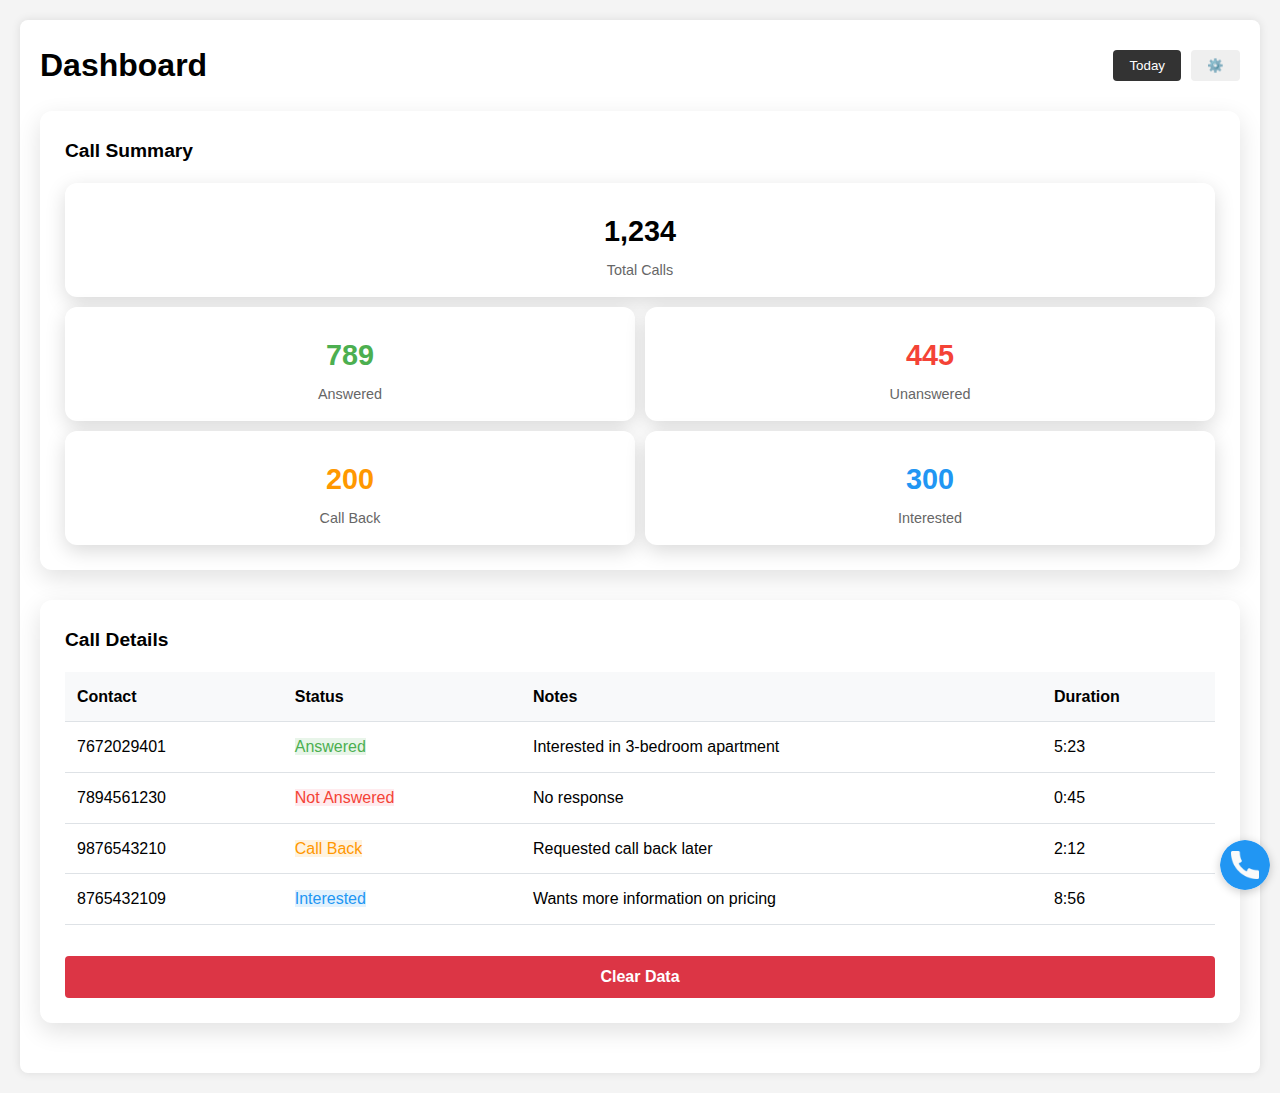
==== index.html @ c84f5b2a "Add files via upload" ====
<!DOCTYPE html>
<html lang="en">
<head>
    <meta charset="UTF-8">
    <meta name="viewport" content="width=device-width, initial-scale=1.0">
    <title>Real Estate Telecaller Dashboard</title>
    <link rel="stylesheet" href="style.css">
   
</head>
<body>
    <div class="container">
        <div class="header">
            <h1 class="dashboard-title">Dashboard</h1>
            <div class="header-buttons">
                <button class="btn btn-dark" id="todayBtn">Today</button>
                <button class="btn" id="settingsBtn">⚙️</button>
            </div>
        </div>

        <div id="currentDate" class="current-date"></div>

        <div class="card">
            <h2>Call Summary</h2>
            <div class="call-summary">
                <div class="summary-row">
                    <div class="summary-card toatalcalls">
                        <div class="number" id="totalCallsSummary">1,234</div>
                        <div>Total Calls</div>
                    </div>
                </div>
                <div class="summary-row">
                    <div class="summary-card answredcalls">
                        <div class="number green" id="answeredCallsSummary">789</div>
                        <div>Answered</div>
                    </div>
                    <div class="summary-card unanswredcalls">
                        <div class="number red" id="unansweredCallsSummary">445</div>
                        <div>Unanswered</div>
                    </div>
                </div>
                <div class="summary-row">
                    <div class="summary-card callbackcalls">
                        <div class="number orange" id="callBackCallsSummary">200</div>
                        <div>Call Back</div>
                    </div>
                    <div class="summary-card intreastedcalls">
                        <div class="number blue" id="interestedCallsSummary">300</div>
                        <div>Interested</div>
                    </div>
                </div>
            </div>
        </div>

        <div class="card">
            <h2>Call Details</h2>
            <div class="table-responsive">
                <table class="call-details-table">
                    <thead>
                        <tr>
                            <th>Contact</th>
                            <th>Status</th>
                            <th>Notes</th>
                            <th>Duration</th>
                        </tr>
                    </thead>
                    <tbody id="callDetailsBody">
                        <!-- Call details will be populated here by JavaScript -->
                    </tbody>
                </table>
            </div>
            <button id="clearDataBtn" class="btn btn-danger">Clear Data</button>
        </div>
    </div>

    <div class="floating-image" id="dialpadTrigger">
        <img src="images/telephone.png" alt="Floating Image">
    </div>

<script src="script.js"></script>
</body>
</html>
---- style.css ----
body {
    font-family: Arial, sans-serif;
    line-height: 1.6;
    margin: 0;
    padding: 20px;
    background-color: #f4f4f4;
}
.container {
    max-width: 1200px;
    margin: 0 auto;
    background-color: #fff;
    padding: 20px;
    border-radius: 8px;
    box-shadow: 0 0 10px rgba(0,0,0,0.1);
}
.header {
    display: flex;
    justify-content: space-between;
    align-items: center;
    margin-bottom: 20px;
    flex-wrap: nowrap;
}
.header h1 {
    margin: 0;
}
.header-buttons {
    display: flex;
    gap: 10px;
}
.btn {
    padding: 8px 16px;
    border: none;
    border-radius: 4px;
    cursor: pointer;
}
.btn-dark {
    background-color: #333;
    color: #fff;
}
/* You can remove or comment out these styles if they're not used elsewhere */
/*
.cards {
    display: grid;
    grid-template-columns: repeat(auto-fit, minmax(250px, 1fr));
    gap: 20px;
    margin-bottom: 20px;
}
*/
.card {
    background-color: #fff;
    border-radius: 12px;
    box-shadow: 0 8px 25px rgba(0,0,0,0.12);
    padding: 25px;
    margin-bottom: 30px;
}

.card:hover {
    box-shadow: 0 12px 35px rgba(0,0,0,0.16);
    transition: box-shadow 0.3s ease;
}

.card h2 {
    margin-top: 0;
    font-size: 1.2em;
}
.card .number {
    font-size: 2.5em;
    font-weight: bold;
    margin: 10px 0;
}
.green { color: #4CAF50; }
.red { color: #F44336; }
.call-summary {
    display: flex;
    flex-direction: column;
    gap: 10px;
}

.summary-row {
    display: flex;
    justify-content: space-between;
    gap: 10px;
}

.summary-card {
    flex: 1;
    min-width: 0; /* Allow shrinking below content size */
    padding: 10px;
    background-color: #ffffff;
    border-radius: 8px;
    box-shadow: 0 2px 10px rgba(0,0,0,0.1);
    text-align: center;
    transition: transform 0.3s ease, box-shadow 0.3s ease;
}

.summary-card:hover {
    transform: translateY(-5px);
    box-shadow: 0 10px 30px rgba(0,0,0,0.2);
}

.summary-card .number {
    font-size: 1.4em;
    font-weight: bold;
    margin-bottom: 2px;
}

.summary-card div:last-child {
    font-size: 0.8em;
    color: #666;
}

/* Adjust the first row for single card */
.summary-row:first-child .summary-card {
    flex-basis: 100%;
}

@media (max-width: 768px) {
    .container {
        padding: 10px;
    }

    .header {
        flex-direction: column;
        align-items: flex-start;
    }

    .header-buttons {
        margin-top: 10px;
        width: 100%;
        display: flex;
        justify-content: space-between;
    }

    .cards {
        grid-template-columns: 1fr;
    }

    .call-summary {
        flex-wrap: nowrap; /* Ensure no wrapping on mobile */
    }

    .call-summary > div {
        flex: 1;
        margin-bottom: 0;
        min-width: 0;
    }

    .call-summary .number {
        font-size: 1.5em; /* Further reduce font size on mobile */
    }

    .call-summary div div:last-child {
        font-size: 0.8em; /* Reduce label font size */
    }

    table {
        font-size: 14px;
    }

    th, td {
        padding: 8px;
    }

    .summary-row {
        flex-wrap: wrap;
    }

    .summary-card {
        flex-basis: calc(50% - 7.5px);
        margin-bottom: 15px;
    }
}

@media (max-width: 480px) {
    .card {
        padding: 15px;
    }

    .card .number {
        font-size: 2em;
    }

    th, td {
        padding: 6px;
    }

    .status {
        font-size: 0.8em;
    }

    .call-summary .number {
        font-size: 1.2em; /* Even smaller font size for very small screens */
    }

    .call-summary div div:last-child {
        font-size: 0.7em; /* Further reduce label font size */
    }

    .summary-card {
        flex-basis: 100%;
    }

    .summary-card .number {
        font-size: 1.2em;
    }

    .summary-card div:last-child {
        font-size: 0.7em;
    }
}

.dashboard-title {
    margin: 0;
    white-space: nowrap;
    overflow: hidden;
    text-overflow: ellipsis;
    max-width: 70%; /* Adjust this value as needed */
}

@media (max-width: 768px) {
    .header {
        flex-direction: row;
        align-items: center;
    }

    .dashboard-title {
        font-size: 1.2em; /* Reduce font size on smaller screens */
        max-width: 60%; /* Adjust as needed */
    }

    .header-buttons {
        margin-top: 0;
        width: auto;
    }
}

@media (max-width: 480px) {
    .dashboard-title {
        font-size: 1em; /* Further reduce font size on very small screens */
        max-width: 50%; /* Adjust as needed */
    }
}

.floating-image {
    position: fixed;
    bottom: 20px;
    right: 20px;
    width: 60px;
    height: 60px;
    border-radius: 50%;
    overflow: hidden;
    box-shadow: 0 2px 10px rgba(0,0,0,0.2);
    z-index: 1000;
    cursor: pointer; /* Add this line to show it's clickable */
    transition: transform 0.2s ease; /* Add this line for a smooth hover effect */
}

.floating-image:hover {
    transform: scale(1.1); /* Add this block for a hover effect */
}

.floating-image img {
    width: 100%;
    height: 100%;
    object-fit: cover;
}

.blue { color: #2196F3; }

.status-interested {
    background-color: #E8F5E9;
    color: #4CAF50;
}
.status-uninterested {
    background-color: #FFEBEE;
    color: #F44336;
}
.orange { color: #FF9800; }

.status-answered {
    background-color: #E8F5E9;
    color: #4CAF50;
}

.status-not-answered {
    background-color: #FFEBEE;
    color: #F44336;
}

.status-call-back {
    background-color: #FFF3E0;
    color: #FF9800;
}

.status-interested {
    background-color: #E3F2FD;
    color: #2196F3;
}

@media (max-width: 768px) {
    .container {
        padding: 10px;
    }

    .header {
        flex-direction: column;
        align-items: flex-start;
    }

    .header-buttons {
        margin-top: 10px;
        width: 100%;
        display: flex;
        justify-content: space-between;
    }

    .cards {
        grid-template-columns: 1fr;
    }

    .call-summary {
        flex-wrap: nowrap; /* Ensure no wrapping on mobile */
    }

    .call-summary > div {
        flex: 1;
        margin-bottom: 0;
        min-width: 0;
    }

    .call-summary .number {
        font-size: 1.5em; /* Further reduce font size on mobile */
    }

    .call-summary div div:last-child {
        font-size: 0.8em; /* Reduce label font size */
    }

    table {
        font-size: 14px;
    }

    th, td {
        padding: 8px;
    }

    .summary-row {
        flex-wrap: wrap;
    }

    .summary-card {
        flex-basis: calc(50% - 7.5px);
        margin-bottom: 15px;
    }
}

@media (max-width: 480px) {
    .card {
        padding: 15px;
    }

    .card .number {
        font-size: 2em;
    }

    th, td {
        padding: 6px;
    }

    .status {
        font-size: 0.8em;
    }

    .call-summary .number {
        font-size: 1.2em; /* Even smaller font size for very small screens */
    }

    .call-summary div div:last-child {
        font-size: 0.7em; /* Further reduce label font size */
    }

    .summary-card {
        flex-basis: 100%;
    }
}

.dashboard-title {
    margin: 0;
    white-space: nowrap;
    overflow: hidden;
    text-overflow: ellipsis;
    max-width: 70%; /* Adjust this value as needed */
}

@media (max-width: 768px) {
    .header {
        flex-direction: row;
        align-items: center;
    }

    .dashboard-title {
        font-size: 1.2em; /* Reduce font size on smaller screens */
        max-width: 60%; /* Adjust as needed */
    }

    .header-buttons {
        margin-top: 0;
        width: auto;
    }
}

@media (max-width: 480px) {
    .dashboard-title {
        font-size: 1em; /* Further reduce font size on very small screens */
        max-width: 50%; /* Adjust as needed */
    }
}

.floating-image {
    position: fixed;
    bottom: 20px;
    right: 20px;
    width: 60px;
    height: 60px;
    border-radius: 50%;
    overflow: hidden;
    box-shadow: 0 2px 10px rgba(0,0,0,0.2);
    z-index: 1000;
    cursor: pointer; /* Add this line to show it's clickable */
    transition: transform 0.2s ease; /* Add this line for a smooth hover effect */
}

.floating-image:hover {
    transform: scale(1.1); /* Add this block for a hover effect */
}

.floating-image img {
    width: 100%;
    height: 100%;
    object-fit: cover;
}

.summary-card {
    flex: 1;
    min-width: 0; /* Allow shrinking below content size */
    padding: 15px;
    background-color: #ffffff;
    border-radius: 12px;
    box-shadow: 0 6px 20px rgba(0,0,0,0.15);
    text-align: center;
    transition: transform 0.3s ease, box-shadow 0.3s ease;
}

.summary-card:hover {
    transform: translateY(-5px);
    box-shadow: 0 10px 30px rgba(0,0,0,0.2);
}

.summary-card .number {
    font-size: 1.8em;
    font-weight: bold;
    margin-bottom: 5px;
}

.summary-card div:last-child {
    font-size: 0.9em;
    color: #666;
}

@media (max-width: 768px) {
    .call-summary {
        flex-wrap: wrap;
    }

    .summary-card {
        flex-basis: calc(50% - 7.5px);
        margin-bottom: 15px;
    }

    .summary-card .number {
        font-size: 1.5em;
    }
}

@media (max-width: 480px) {
    .summary-card {
        flex-basis: 100%;
    }

    .summary-card .number {
        font-size: 1.2em;
    }
}

.btn-danger {
    background-color: #dc3545;
    color: white;
    margin-top: 15px;
    width: 100%; /* Make the button full width */
    padding: 12px 0; /* Increase vertical padding for a larger button */
    font-size: 16px; /* Increase font size */
    font-weight: bold; /* Make the text bold */
}

.btn-danger:hover {
    background-color: #c82333;
}

.modal {
    display: none;
    position: fixed;
    z-index: 1;
    left: 0;
    top: 0;
    width: 100%;
    height: 100%;
    overflow: auto;
    background-color: rgba(0,0,0,0.4);
}

.modal-content {
    background-color: #fefefe;
    margin: 15% auto;
    padding: 20px;
    border: 1px solid #888;
    width: 80%;
    max-width: 400px;
    border-radius: 5px;
    text-align: center;
}

.modal-buttons {
    margin-top: 20px;
}

.modal-buttons button {
    margin: 0 10px;
}

.current-date {
    text-align: center;
    font-size: 1.2em;
    margin-bottom: 20px;
    font-weight: bold;
}

/* Add these styles for the table */
.table-responsive {
    overflow-x: auto;
}

.call-details-table {
    width: 100%;
    border-collapse: collapse;
    margin-bottom: 1rem;
}

.call-details-table th,
.call-details-table td {
    padding: 0.75rem;
    text-align: left;
    border-bottom: 1px solid #dee2e6;
}

.call-details-table th {
    background-color: #f8f9fa;
    font-weight: bold;
}

/* Improve mobile responsiveness */
@media (max-width: 768px) {
    .container {
        padding: 10px;
    }

    .header {
        flex-direction: column;
        align-items: flex-start;
    }

    .header-buttons {
        margin-top: 10px;
        width: 100%;
        display: flex;
        justify-content: space-between;
    }

    .call-summary {
        flex-direction: column;
    }

    .summary-row {
        flex-wrap: wrap;
    }

    .summary-card {
        flex-basis: calc(50% - 5px);
        margin-bottom: 10px;
    }

    .call-details-table {
        font-size: 14px;
    }

    .call-details-table th,
    .call-details-table td {
        padding: 0.5rem;
    }
}

@media (max-width: 480px) {
    .dashboard-title {
        font-size: 1.2em;
    }

    .summary-card {
        flex-basis: 100%;
    }

    .call-details-table {
        font-size: 12px;
    }

    .call-details-table th,
    .call-details-table td {
        padding: 0.25rem;
    }
}

/* Adjust the floating image for better mobile visibility */
.floating-image {
    bottom: 10px;
    right: 10px;
    width: 50px;
    height: 50px;
}
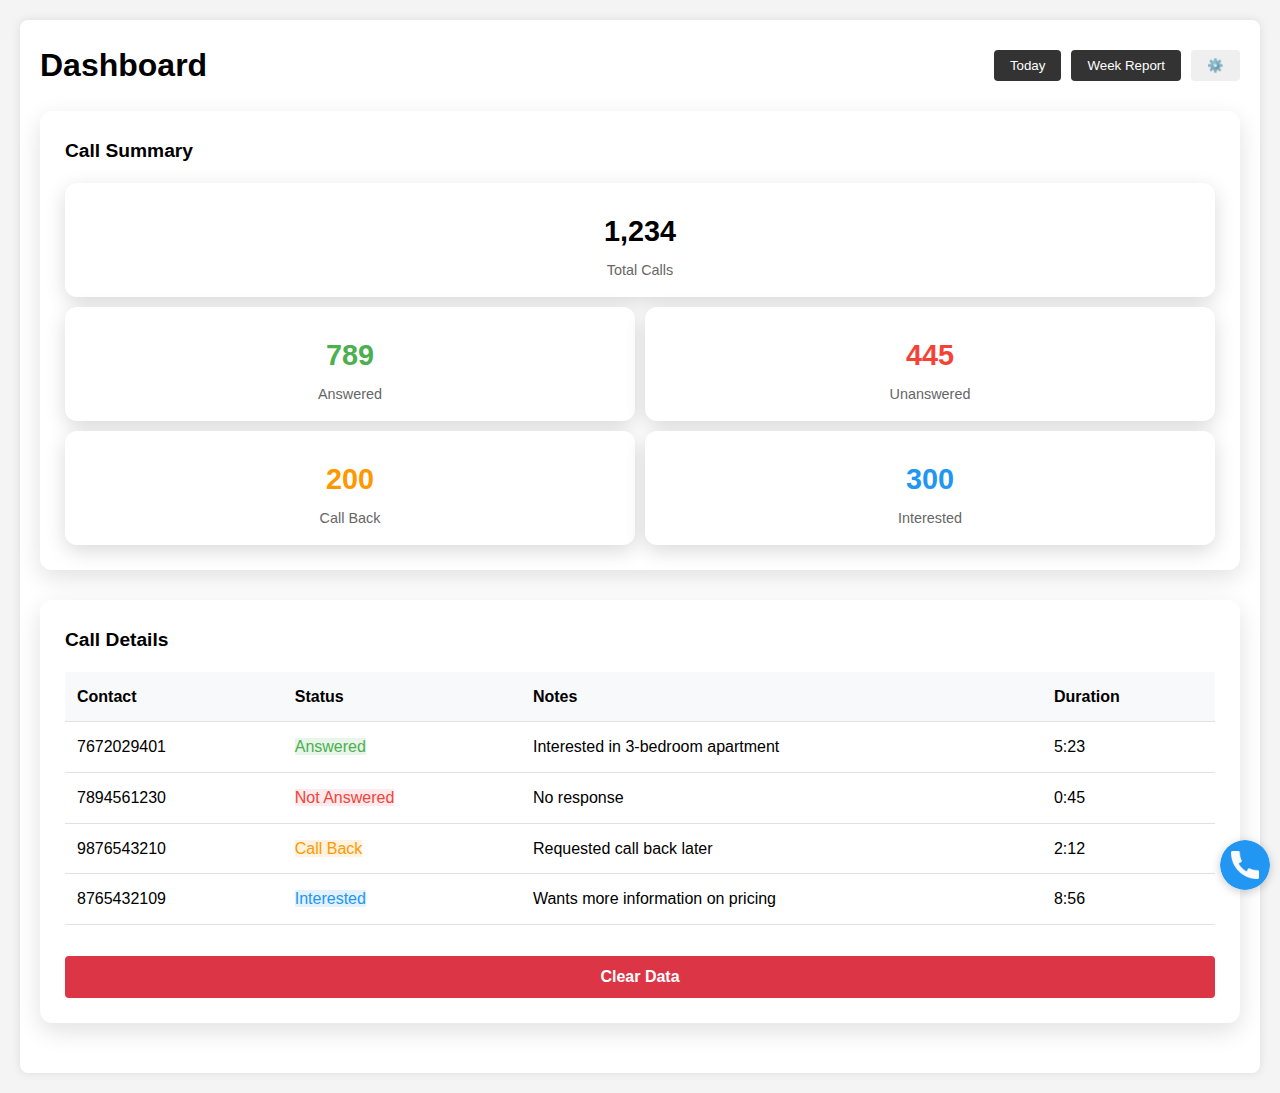
==== commit 660aa9d6: "Update index.html" ====
--- a/index.html
+++ b/index.html
@@ -13,6 +13,7 @@
             <h1 class="dashboard-title">Dashboard</h1>
             <div class="header-buttons">
                 <button class="btn btn-dark" id="todayBtn">Today</button>
+                <button class="btn btn-dark" id="weekReportBtn">Week Report</button>
                 <button class="btn" id="settingsBtn">⚙️</button>
             </div>
         </div>
@@ -22,13 +23,13 @@
         <div class="card">
             <h2>Call Summary</h2>
             <div class="call-summary">
-                <div class="summary-row">
+                <div class="summary-row firstrow">
                     <div class="summary-card toatalcalls">
                         <div class="number" id="totalCallsSummary">1,234</div>
                         <div>Total Calls</div>
                     </div>
                 </div>
-                <div class="summary-row">
+                <div class="summary-row secondrow">
                     <div class="summary-card answredcalls">
                         <div class="number green" id="answeredCallsSummary">789</div>
                         <div>Answered</div>
@@ -38,7 +39,7 @@
                         <div>Unanswered</div>
                     </div>
                 </div>
-                <div class="summary-row">
+                <div class="summary-row thirdrow">
                     <div class="summary-card callbackcalls">
                         <div class="number orange" id="callBackCallsSummary">200</div>
                         <div>Call Back</div>
@@ -78,4 +79,4 @@
 
 <script src="script.js"></script>
 </body>
-</html>+</html>
--- a/style.css
+++ b/style.css
@@ -85,10 +85,10 @@
 .summary-card {
     flex: 1;
     min-width: 0; /* Allow shrinking below content size */
-    padding: 10px;
+    padding: 15px;
     background-color: #ffffff;
-    border-radius: 8px;
-    box-shadow: 0 2px 10px rgba(0,0,0,0.1);
+    border-radius: 12px;
+    box-shadow: 0 6px 20px rgba(0,0,0,0.15);
     text-align: center;
     transition: transform 0.3s ease, box-shadow 0.3s ease;
 }
@@ -99,19 +99,141 @@
 }
 
 .summary-card .number {
-    font-size: 1.4em;
+    font-size: 1.8em;
     font-weight: bold;
-    margin-bottom: 2px;
+    margin-bottom: 5px;
 }
 
 .summary-card div:last-child {
-    font-size: 0.8em;
+    font-size: 0.9em;
     color: #666;
 }
 
-/* Adjust the first row for single card */
-.summary-row:first-child .summary-card {
-    flex-basis: 100%;
+/* Media queries for consistent layout on all devices */
+@media (max-width: 768px) {
+    .container {
+        padding: 10px;
+    }
+
+    .header {
+        flex-direction: row;
+        align-items: center;
+        justify-content: space-between;
+    }
+
+    .dashboard-title {
+        font-size: 1.2em;
+        max-width: 60%;
+    }
+
+    .header-buttons {
+        margin-top: 0;
+        width: auto;
+    }
+
+    .call-summary {
+        flex-direction: column;
+    }
+
+    .summary-row {
+        flex-direction: row;
+        flex-wrap: nowrap;
+    }
+
+    .summary-card {
+        flex-basis: calc(50% - 5px);
+        padding: 10px;
+    }
+
+    .summary-card .number {
+        font-size: 1.4em;
+    }
+
+    .summary-card div:last-child {
+        font-size: 0.8em;
+    }
+
+    .call-details-table {
+        font-size: 14px;
+    }
+
+    .call-details-table th,
+    .call-details-table td {
+        padding: 8px;
+    }
+}
+
+@media (max-width: 480px) {
+    .dashboard-title {
+        font-size: 1em;
+        max-width: 50%;
+    }
+
+    .summary-row {
+        flex-wrap: nowrap;
+    }
+
+    .summary-card {
+        flex-basis: calc(50% - 5px);
+        padding: 8px;
+    }
+
+    .summary-card .number {
+        font-size: 1.2em;
+    }
+
+    .summary-card div:last-child {
+        font-size: 0.7em;
+    }
+
+    .call-details-table {
+        font-size: 12px;
+    }
+
+    .call-details-table th,
+    .call-details-table td {
+        padding: 6px;
+    }
+}
+
+/* Adjust the floating image for better mobile visibility */
+.floating-image {
+    bottom: 10px;
+    right: 10px;
+    width: 50px;
+    height: 50px;
+}
+
+.blue { color: #2196F3; }
+
+.status-interested {
+    background-color: #E8F5E9;
+    color: #4CAF50;
+}
+.status-uninterested {
+    background-color: #FFEBEE;
+    color: #F44336;
+}
+.orange { color: #FF9800; }
+
+.status-answered {
+    background-color: #E8F5E9;
+    color: #4CAF50;
+}
+
+.status-not-answered {
+    background-color: #FFEBEE;
+    color: #F44336;
+}
+
+.status-call-back {
+    background-color: #FFF3E0;
+    color: #FF9800;
+}
+
+.status-interested {
+    background-color: #E3F2FD;
+    color: #2196F3;
 }
 
 @media (max-width: 768px) {
@@ -265,233 +387,6 @@
     object-fit: cover;
 }
 
-.blue { color: #2196F3; }
-
-.status-interested {
-    background-color: #E8F5E9;
-    color: #4CAF50;
-}
-.status-uninterested {
-    background-color: #FFEBEE;
-    color: #F44336;
-}
-.orange { color: #FF9800; }
-
-.status-answered {
-    background-color: #E8F5E9;
-    color: #4CAF50;
-}
-
-.status-not-answered {
-    background-color: #FFEBEE;
-    color: #F44336;
-}
-
-.status-call-back {
-    background-color: #FFF3E0;
-    color: #FF9800;
-}
-
-.status-interested {
-    background-color: #E3F2FD;
-    color: #2196F3;
-}
-
-@media (max-width: 768px) {
-    .container {
-        padding: 10px;
-    }
-
-    .header {
-        flex-direction: column;
-        align-items: flex-start;
-    }
-
-    .header-buttons {
-        margin-top: 10px;
-        width: 100%;
-        display: flex;
-        justify-content: space-between;
-    }
-
-    .cards {
-        grid-template-columns: 1fr;
-    }
-
-    .call-summary {
-        flex-wrap: nowrap; /* Ensure no wrapping on mobile */
-    }
-
-    .call-summary > div {
-        flex: 1;
-        margin-bottom: 0;
-        min-width: 0;
-    }
-
-    .call-summary .number {
-        font-size: 1.5em; /* Further reduce font size on mobile */
-    }
-
-    .call-summary div div:last-child {
-        font-size: 0.8em; /* Reduce label font size */
-    }
-
-    table {
-        font-size: 14px;
-    }
-
-    th, td {
-        padding: 8px;
-    }
-
-    .summary-row {
-        flex-wrap: wrap;
-    }
-
-    .summary-card {
-        flex-basis: calc(50% - 7.5px);
-        margin-bottom: 15px;
-    }
-}
-
-@media (max-width: 480px) {
-    .card {
-        padding: 15px;
-    }
-
-    .card .number {
-        font-size: 2em;
-    }
-
-    th, td {
-        padding: 6px;
-    }
-
-    .status {
-        font-size: 0.8em;
-    }
-
-    .call-summary .number {
-        font-size: 1.2em; /* Even smaller font size for very small screens */
-    }
-
-    .call-summary div div:last-child {
-        font-size: 0.7em; /* Further reduce label font size */
-    }
-
-    .summary-card {
-        flex-basis: 100%;
-    }
-}
-
-.dashboard-title {
-    margin: 0;
-    white-space: nowrap;
-    overflow: hidden;
-    text-overflow: ellipsis;
-    max-width: 70%; /* Adjust this value as needed */
-}
-
-@media (max-width: 768px) {
-    .header {
-        flex-direction: row;
-        align-items: center;
-    }
-
-    .dashboard-title {
-        font-size: 1.2em; /* Reduce font size on smaller screens */
-        max-width: 60%; /* Adjust as needed */
-    }
-
-    .header-buttons {
-        margin-top: 0;
-        width: auto;
-    }
-}
-
-@media (max-width: 480px) {
-    .dashboard-title {
-        font-size: 1em; /* Further reduce font size on very small screens */
-        max-width: 50%; /* Adjust as needed */
-    }
-}
-
-.floating-image {
-    position: fixed;
-    bottom: 20px;
-    right: 20px;
-    width: 60px;
-    height: 60px;
-    border-radius: 50%;
-    overflow: hidden;
-    box-shadow: 0 2px 10px rgba(0,0,0,0.2);
-    z-index: 1000;
-    cursor: pointer; /* Add this line to show it's clickable */
-    transition: transform 0.2s ease; /* Add this line for a smooth hover effect */
-}
-
-.floating-image:hover {
-    transform: scale(1.1); /* Add this block for a hover effect */
-}
-
-.floating-image img {
-    width: 100%;
-    height: 100%;
-    object-fit: cover;
-}
-
-.summary-card {
-    flex: 1;
-    min-width: 0; /* Allow shrinking below content size */
-    padding: 15px;
-    background-color: #ffffff;
-    border-radius: 12px;
-    box-shadow: 0 6px 20px rgba(0,0,0,0.15);
-    text-align: center;
-    transition: transform 0.3s ease, box-shadow 0.3s ease;
-}
-
-.summary-card:hover {
-    transform: translateY(-5px);
-    box-shadow: 0 10px 30px rgba(0,0,0,0.2);
-}
-
-.summary-card .number {
-    font-size: 1.8em;
-    font-weight: bold;
-    margin-bottom: 5px;
-}
-
-.summary-card div:last-child {
-    font-size: 0.9em;
-    color: #666;
-}
-
-@media (max-width: 768px) {
-    .call-summary {
-        flex-wrap: wrap;
-    }
-
-    .summary-card {
-        flex-basis: calc(50% - 7.5px);
-        margin-bottom: 15px;
-    }
-
-    .summary-card .number {
-        font-size: 1.5em;
-    }
-}
-
-@media (max-width: 480px) {
-    .summary-card {
-        flex-basis: 100%;
-    }
-
-    .summary-card .number {
-        font-size: 1.2em;
-    }
-}
-
 .btn-danger {
     background-color: #dc3545;
     color: white;
@@ -634,4 +529,111 @@
     width: 50px;
     height: 50px;
 }
-
+/* Default styles for larger screens */
+
+
+@media (max-width: 768px) {
+    .summary-row.secondrow {
+        display: flex;
+        flex-direction: row;
+        justify-content: space-between;
+        flex-wrap: nowrap;
+    }
+
+    .summary-card.answredcalls,
+    .summary-card.unanswredcalls {
+        flex-basis: calc(50% - 5px);
+        width: calc(50% - 5px);
+        min-width: 0;
+        margin-bottom: 10px;
+    }
+
+    .summary-card.answredcalls .number,
+    .summary-card.unanswredcalls .number {
+        font-size: 1.2em;
+    }
+
+    .summary-card.answredcalls div:last-child,
+    .summary-card.unanswredcalls div:last-child {
+        font-size: 0.8em;
+    }
+}
+
+@media (max-width: 480px) {
+    .summary-row.secondrow {
+        flex-direction: row;
+    }
+
+    .summary-card.answredcalls,
+    .summary-card.unanswredcalls {
+        flex-basis: calc(50% - 5px);
+        width: calc(50% - 5px);
+    }
+}
+
+@media (max-width: 768px) {
+    .summary-row.thirdrow {
+        display: flex;
+        flex-direction: row;
+        justify-content: space-between;
+        flex-wrap: nowrap;
+    }
+
+    .summary-card.callbackcalls,
+    .summary-card.intreastedcalls {
+        flex-basis: calc(50% - 5px);
+        width: calc(50% - 5px);
+        min-width: 0;
+        margin-bottom: 10px;
+    }
+
+    .summary-card.callbackcalls .number,
+    .summary-card.intreastedcalls .number {
+        font-size: 1.2em;
+    }
+
+    .summary-card.callbackcalls div:last-child,
+    .summary-card.intreastedcalls div:last-child {
+        font-size: 0.8em;
+    }
+}
+
+@media (max-width: 480px) {
+    .summary-row.thirdrow {
+        flex-direction: row;
+    }
+
+    .summary-card.callbackcalls,
+    .summary-card.intreastedcalls {
+        flex-basis: calc(50% - 5px);
+        width: calc(50% - 5px);
+    }
+}
+
+.back-button {
+    position: fixed;
+    top: 20px;
+    right: 20px;
+    display: flex;
+    align-items: center;
+    padding: 8px 16px;
+    background-color: white;
+    color: black;
+    border: 1px solid #d1d5db;
+    border-radius: 6px;
+    font-size: 14px;
+    font-weight: 500;
+    cursor: pointer;
+    transition: background-color 0.2s, box-shadow 0.2s;
+}
+
+.back-button:hover {
+    background-color: #f3f4f6;
+    box-shadow: 0 1px 2px 0 rgba(0, 0, 0, 0.05);
+}
+
+.back-icon {
+    margin-right: 8px;
+    width: 16px;
+    height: 16px;
+}
